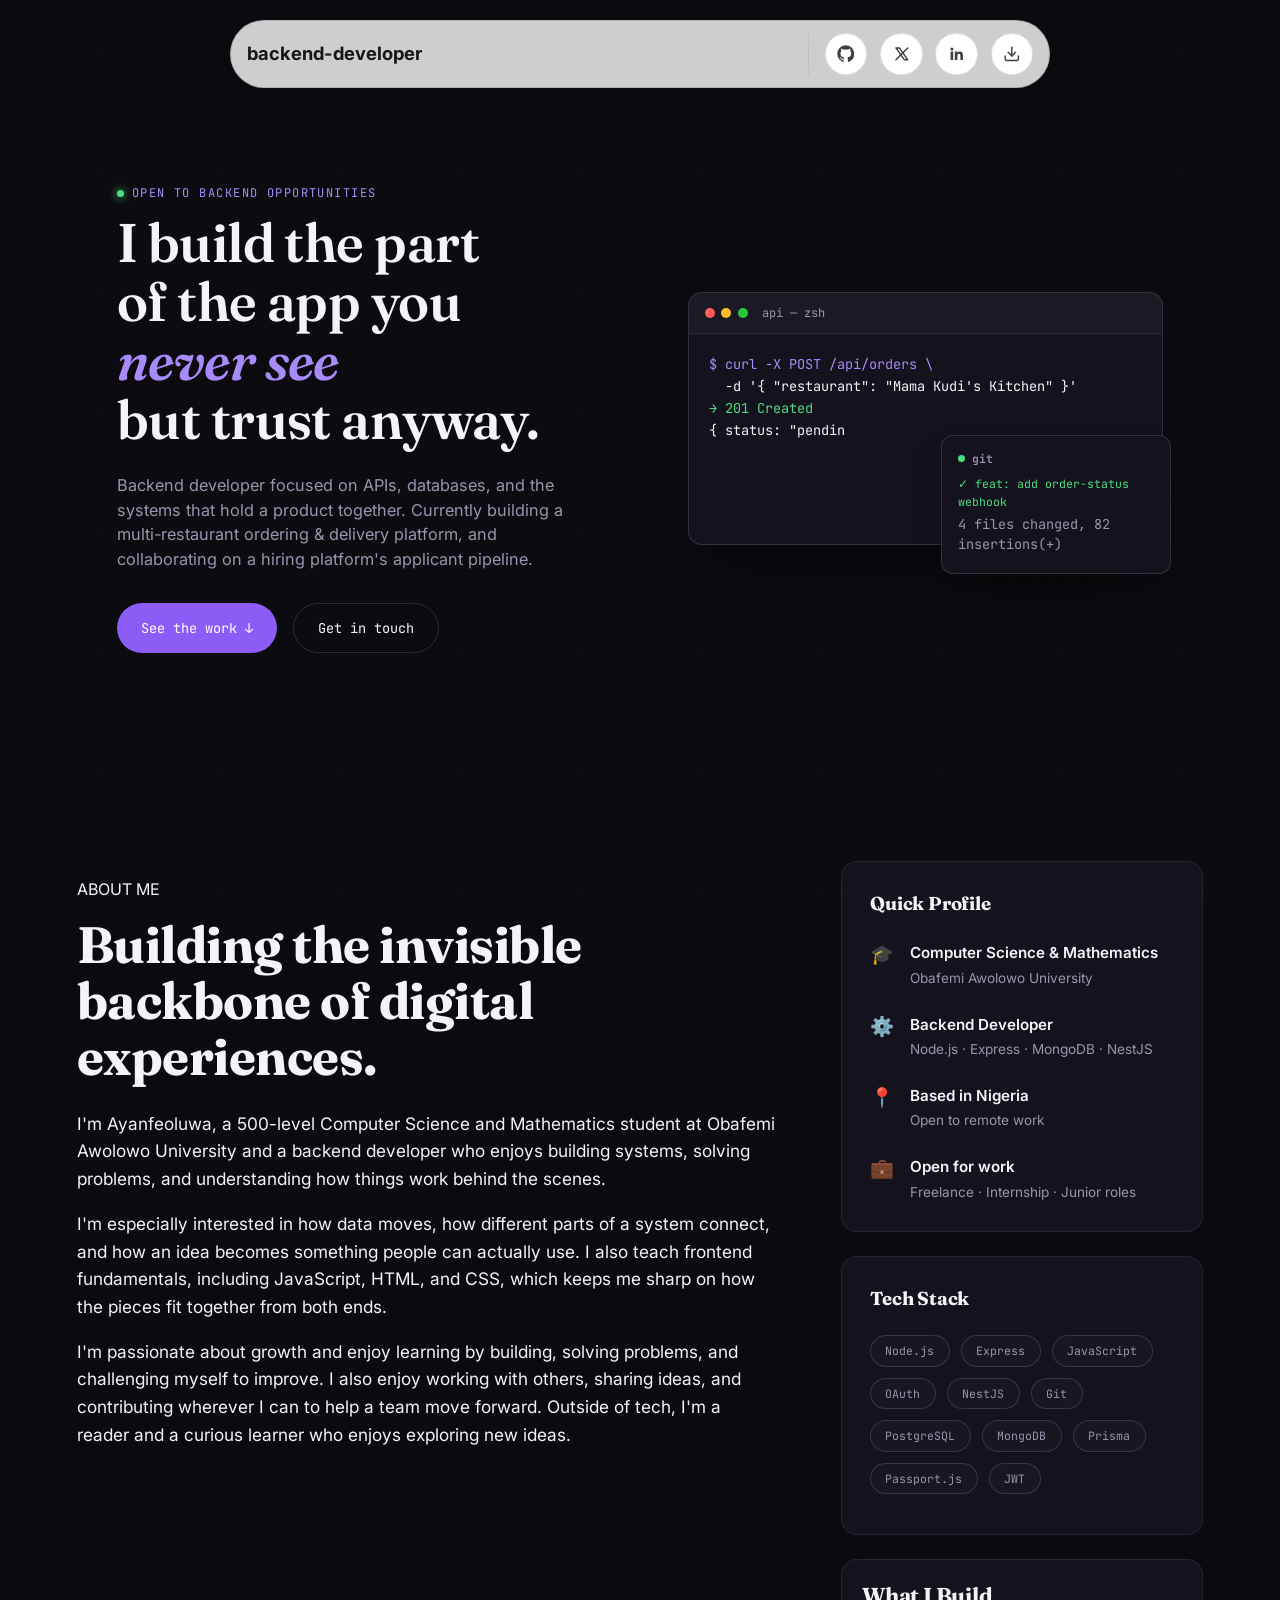
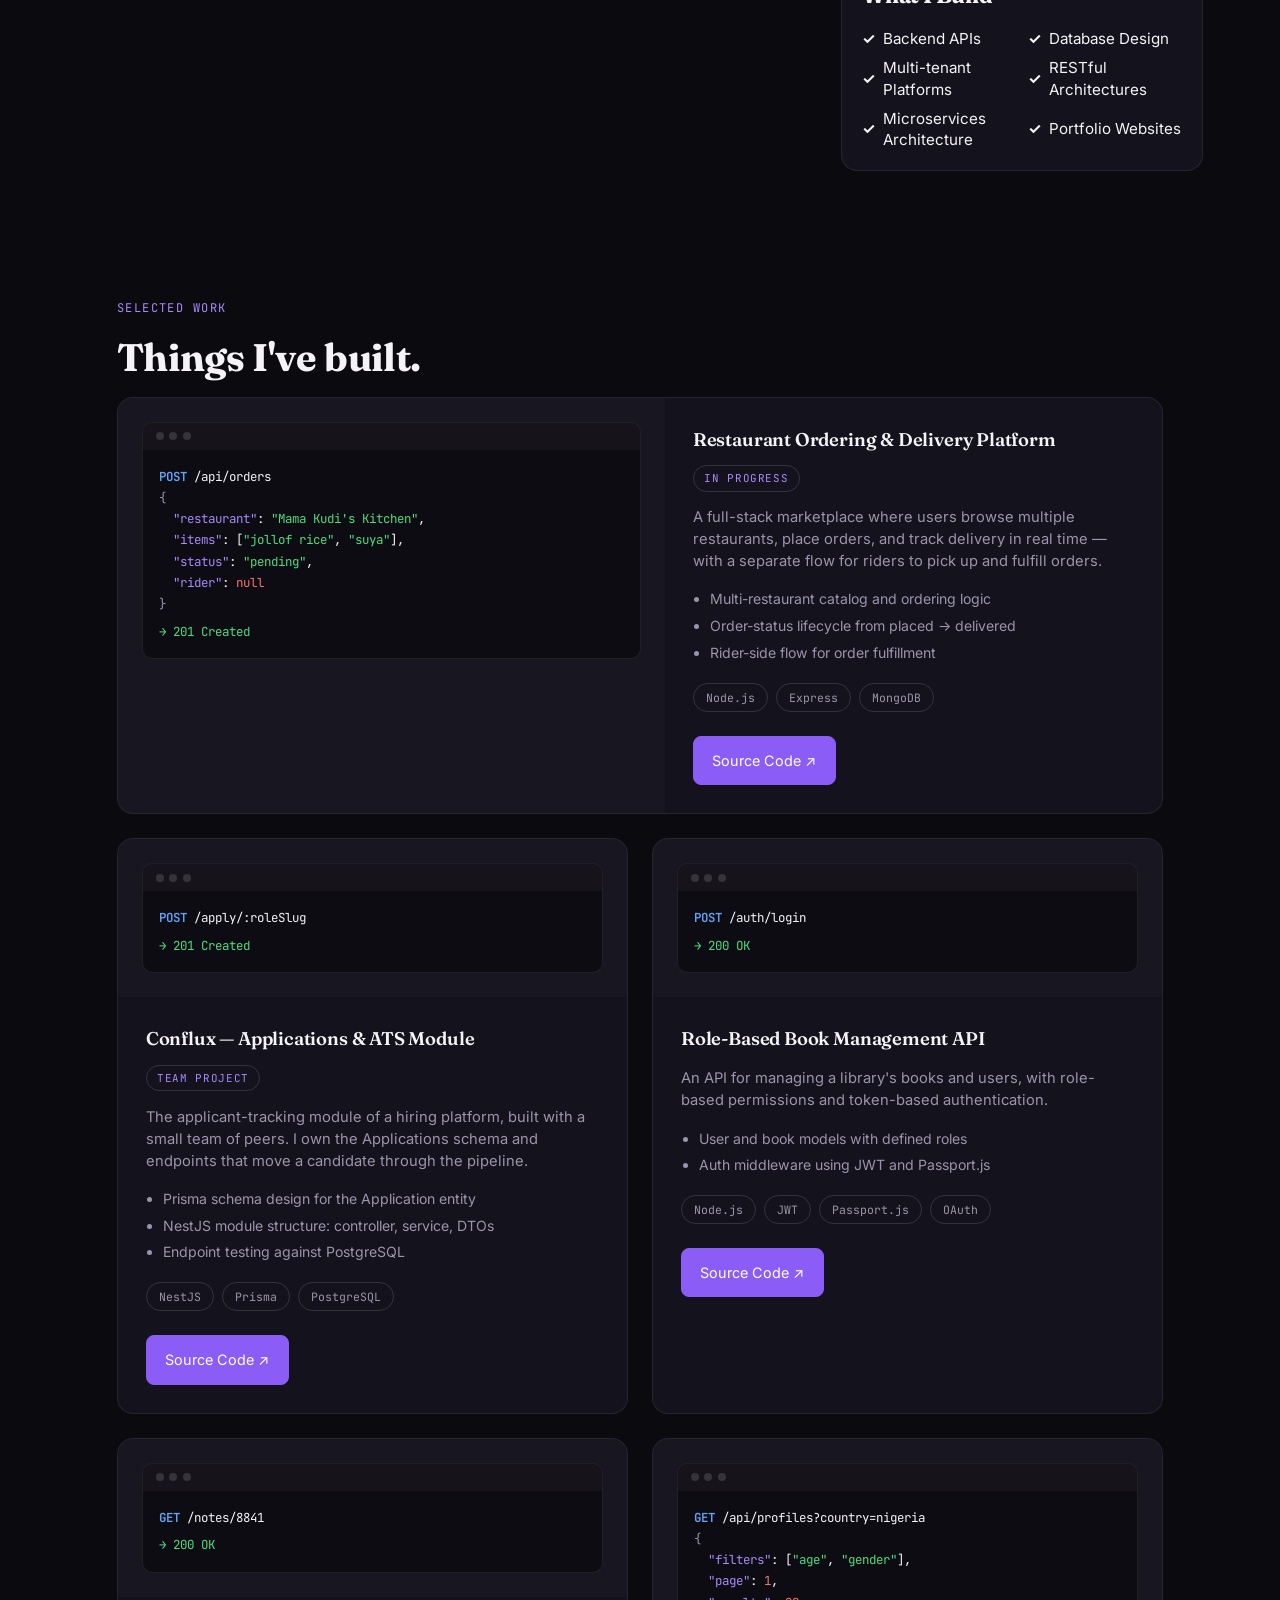
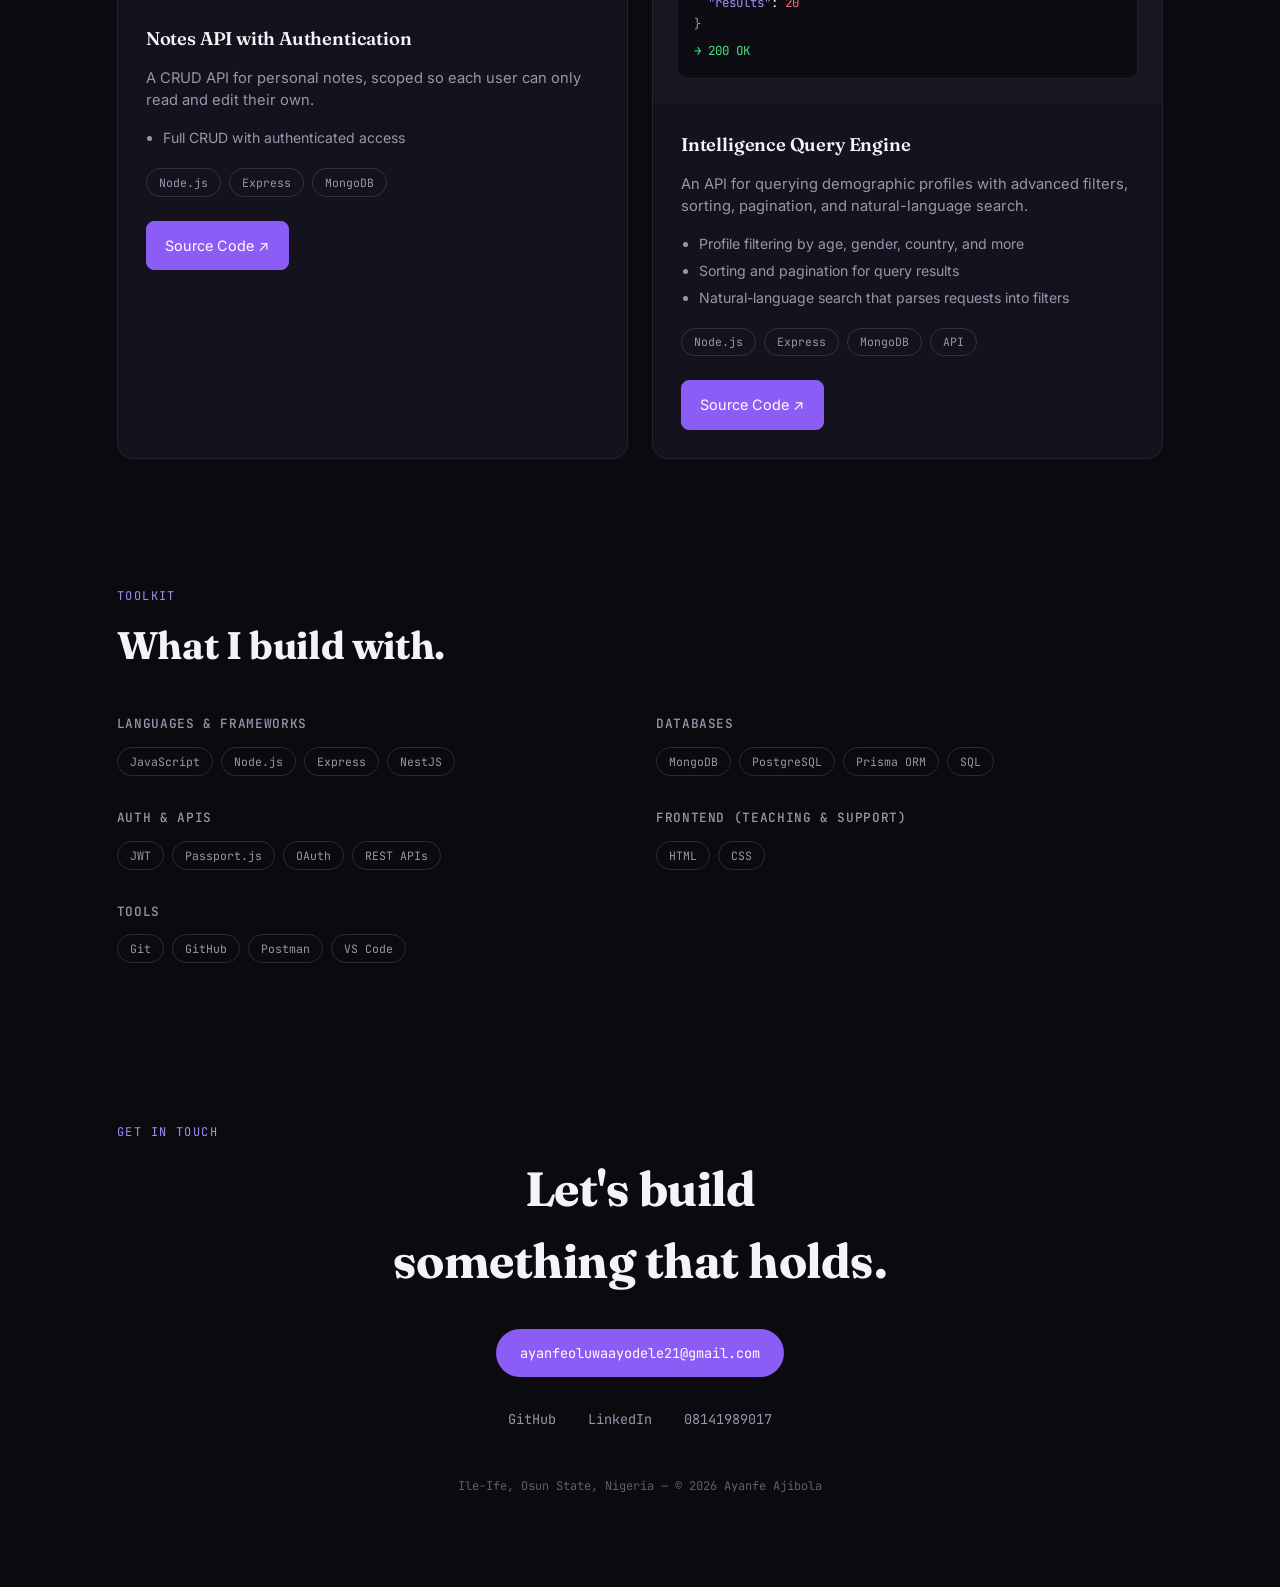
==== index.html @ 488345c7 "first commit" ====
<!DOCTYPE html>
<html lang="en">
<head>
<meta charset="UTF-8" />
<meta name="viewport" content="width=device-width, initial-scale=1.0" />
<title>Ayanfe Ajibola — Backend Developer</title>
<meta name="description" content="Backend developer building APIs and data systems with Node.js, Express, MongoDB, and NestJS." />
<link rel="preconnect" href="https://fonts.googleapis.com">
<link rel="preconnect" href="https://fonts.gstatic.com" crossorigin>
<link href="https://fonts.googleapis.com/css2?family=Fraunces:ital,opsz,wght@0,9..144,400;0,9..144,500;0,9..144,600;0,9..144,700;0,9..144,900;1,9..144,500&family=Inter:wght@400;500;600&family=JetBrains+Mono:wght@400;500;600&display=swap" rel="stylesheet">
<link rel="stylesheet" href="styles.css" />
</head>
<body>

<div class="grain"></div>

<nav class="topbar">
  <span class="topbar-name">backend-developer</span>

  <div class="topbar-actions">
    <a class="topbar-icon brand" href="https://github.com/ayanfe-arch"
       target="_blank" rel="noopener" aria-label="GitHub" title="GitHub">
      <svg viewBox="0 0 24 24" aria-hidden="true">
        <path d="M12 .5C5.65.5.5 5.65.5 12c0 5.1 3.29 9.4 7.86 10.92.58.1.79-.25.79-.56v-2.1c-3.2.7-3.88-1.36-3.88-1.36-.53-1.34-1.29-1.7-1.29-1.7-1.05-.72.08-.7.08-.7 1.16.08 1.77 1.2 1.77 1.2 1.04 1.77 2.73 1.26 3.4.96.1-.75.4-1.26.73-1.55-2.55-.29-5.24-1.28-5.24-5.7 0-1.26.45-2.29 1.19-3.1-.12-.29-.52-1.47.11-3.06 0 0 .98-.31 3.18 1.18A11.1 11.1 0 0 1 12 6.04c.98 0 1.95.13 2.87.39 2.2-1.49 3.17-1.18 3.17-1.18.64 1.59.24 2.77.12 3.06.74.81 1.18 1.84 1.18 3.1 0 4.43-2.69 5.4-5.26 5.69.42.36.78 1.07.78 2.16v3.2c0 .31.21.67.8.56A11.5 11.5 0 0 0 23.5 12C23.5 5.65 18.35.5 12 .5z"/>
      </svg>
    </a>

    <a class="topbar-icon" href="https://x.com/AyanfeoluwaAyo1"
       target="_blank" rel="noopener" aria-label="X" title="X">
      <svg viewBox="0 0 24 24" aria-hidden="true">
        <path d="M4 4l11.4 16H20L8.6 4H4z"/>
        <path d="M4 20L20 4"/>
      </svg>
    </a>

    <a class="topbar-icon brand" href="https://www.linkedin.com/in/ayanfeoluwa-ajibola-88b964243/"
       target="_blank" rel="noopener" aria-label="LinkedIn" title="LinkedIn">
      <svg viewBox="0 0 24 24" aria-hidden="true">
        <path d="M20.45 20.45h-3.56v-5.58c0-1.33-.03-3.04-1.86-3.04-1.86 0-2.14 1.45-2.14 2.95v5.67H9.33V9h3.42v1.56h.05c.48-.9 1.64-1.85 3.37-1.85 3.6 0 4.27 2.37 4.27 5.46v6.28zM5.31 7.43a2.06 2.06 0 1 1 0-4.12 2.06 2.06 0 0 1 0 4.12zM7.09 20.45H3.52V9h3.57v11.45z"/>
      </svg>
    </a>

     <a class="topbar-icon" href="Ayanfe-Ajibola-CV.pdf"
       target="_blank" rel="noopener" aria-label="View CV" title="View CV">
      <svg viewBox="0 0 24 24" aria-hidden="true">
        <path d="M21 15v4a2 2 0 0 1-2 2H5a2 2 0 0 1-2-2v-4"/>
        <path d="M7 10l5 5 5-5"/>
        <path d="M12 15V3"/>
      </svg>
    </a>
  </div>
</nav>

<!-- HERO -->
<header class="hero">
  <div class="hero-text">
    <p class="eyebrow"><span class="status-dot"></span> Open to backend Opportunities</p>
    <h1>I build the part<br>of the app you<br><em>never see</em> <br>but trust anyway.</h1>
    <p class="hero-sub">Backend developer focused on APIs, databases, and the systems that hold a product together. Currently building a multi-restaurant ordering &amp; delivery platform, and collaborating on a hiring platform's applicant pipeline.</p>
    <div class="hero-actions">
      <a href="#work" class="btn btn-primary">See the work ↓</a>
      <a href="mailto:ayanfeoluwaayodele21@gmail.com" class="btn btn-ghost">Get in touch</a>
    </div>
  </div>

  <div class="hero-visual">
    <div class="terminal-window" id="terminal">
      <div class="terminal-bar">
        <span class="tb-dot red"></span><span class="tb-dot yellow"></span><span class="tb-dot green"></span>
        <span class="terminal-title">api — zsh</span>
      </div>
      <div class="terminal-body" id="terminal-body"></div>
    </div>
    <div class="git-card">
      <div class="git-card-head">
        <span class="git-dot"></span> git
      </div>
      <div class="git-line">✓ feat: add order-status webhook</div>
      <div class="git-line dim">4 files changed, 82 insertions(+)</div>
    </div>
  </div>
</header>



<!-- ABOUT / PROFILE -->
<section class="about" id="about">
  <div class="about-copy">
    <p class="mybrow">ABOUT ME</p>
    <h2>Building the invisible backbone of digital experiences.</h2>

    <p class="brow">
      I'm Ayanfeoluwa, a 500-level Computer Science and Mathematics student at Obafemi Awolowo
      University and a backend developer who enjoys building systems, solving problems, and
      understanding how things work behind the scenes.
    </p>

    <p class="brow">
      I'm especially interested in how data moves, how different parts of a system connect, and how
      an idea becomes something people can actually use. I also teach frontend fundamentals,
      including JavaScript, HTML, and CSS, which keeps me sharp on how the pieces fit together
      from both ends.
    </p>

    <p class="brow">
      I'm passionate about growth and enjoy learning by building, solving problems, and
      challenging myself to improve. I also enjoy working with others, sharing ideas, and
      contributing wherever I can to help a team move forward. Outside of tech, I'm a reader and
      a curious learner who enjoys exploring new ideas.
    </p>
  </div>

  <div class="profile-column">
    <div class="profile-card">
      <h3>Quick Profile</h3>
      <div class="profile-row">
        
        <span class="profile-icon">🎓</span>
        <div>
          <strong>Computer Science &amp; Mathematics</strong><br>
          <span class="dim">Obafemi Awolowo University</span>
        </div>
      </div>


      <div class="profile-row">
        <span class="profile-icon">⚙️</span>
        <div>
          <strong>Backend Developer</strong><br>
          <span class="dim">Node.js · Express · MongoDB · NestJS</span>
        </div>
      </div>

      <div class="profile-row"><span class="profile-icon">📍</span>
        <div>
          <strong>Based in Nigeria</strong><br>
          <span class="dim">Open to remote work</span>
        </div>
      </div>

      <div class="profile-row">
        <span class="profile-icon">💼</span>
        <div>
          <strong>Open for work</strong><br>
          <span class="dim">Freelance · Internship · Junior roles</span>
        </div>
      </div>
    </div>

    <div class="profile-card">
      <h3>Tech Stack</h3>

      <div class="pill-row">
        <span class="pill">Node.js</span>
        <span class="pill">Express</span>
        <span class="pill">JavaScript</span>
         <span class="pill">OAuth</span>
        <span class="pill">NestJS</span>
        <span class="pill">Git</span>
        <span class="pill">PostgreSQL</span>
        <span class="pill">MongoDB</span>
        <span class="pill">Prisma</span>
        <span class="pill">Passport.js</span>
        <span class="pill">JWT</span>
        
       
      </div>

      
    </div>

    <div class="profile-card">
      <h3>What I Build</h3>

      <div class="build-list">
        <div class="build-item"><span>✓</span> Backend APIs</div>
        <div class="build-item"><span>✓</span> Database Design</div>
        <div class="build-item"><span>✓</span> Multi-tenant Platforms</div>
        <div class="build-item"><span>✓</span> RESTful Architectures</div>
        <div class="build-item"><span>✓</span> Microservices Architecture</div>
        <div class="build-item"><span>✓</span> Portfolio Websites</div>
      </div>
    </div>
  </div>
</section>


<!-- PROJECTS -->
<section class="work" id="work">
  <p class="eyebrow">Selected work</p>
  <h2>Things I've built.</h2>

<div class="project-grid">
    <article class="project-card featured">
      <div class="project-visual"><div class="mini-terminal"><div class="mini-terminal-bar"><span></span><span></span><span></span></div><pre class="mini-code"><span class="c-method">POST</span> /api/orders
<span class="c-dim">{</span>
  <span class="c-key">"restaurant"</span>: <span class="c-str">"Mama Kudi's Kitchen"</span>,
  <span class="c-key">"items"</span>: [<span class="c-str">"jollof rice"</span>, <span class="c-str">"suya"</span>],
  <span class="c-key">"status"</span>: <span class="c-str">"pending"</span>,
  <span class="c-key">"rider"</span>: <span class="c-null">null</span>
<span class="c-dim">}</span>
<span class="c-ok">&rarr; 201 Created</span></pre></div></div>
      <div class="project-info"><div class="project-title-row"><h3>Restaurant Ordering &amp; Delivery Platform</h3><span class="tag-status">In progress</span></div><p>A full-stack marketplace where users browse multiple restaurants, place orders, and track delivery in real time — with a separate flow for riders to pick up and fulfill orders.</p><ul class="project-points"><li>Multi-restaurant catalog and ordering logic</li><li>Order-status lifecycle from placed → delivered</li><li>Rider-side flow for order fulfillment</li></ul><div class="tag-row"><span class="tag">Node.js</span><span class="tag">Express</span><span class="tag">MongoDB</span></div><div class="project-actions"><a class="btn btn-ghost" href="https://github.com/ayanfe-arch/restaurant-project" target="_blank" rel="noopener">Source Code ↗</a></div></div>
    </article>

    <article class="project-card">
      <div class="project-visual"><div class="mini-terminal"><div class="mini-terminal-bar"><span></span><span></span><span></span></div><pre class="mini-code"><span class="c-method">POST</span> /apply/:roleSlug
<span class="c-ok">&rarr; 201 Created</span></pre></div></div>
      <div class="project-info"><div class="project-title-row"><h3>Conflux — Applications &amp; ATS Module</h3><span class="tag-status">Team project</span></div><p>The applicant-tracking module of a hiring platform, built with a small team of peers. I own the Applications schema and endpoints that move a candidate through the pipeline.</p><ul class="project-points"><li>Prisma schema design for the Application entity</li><li>NestJS module structure: controller, service, DTOs</li><li>Endpoint testing against PostgreSQL</li></ul><div class="tag-row"><span class="tag">NestJS</span><span class="tag">Prisma</span><span class="tag">PostgreSQL</span></div><div class="project-actions"><a class="btn btn-ghost" href="https://github.com/CONFLUX01-TEAM/conflux-backend/tree/feature/cfx-cnd-110-advance-candidate-api" target="_blank" rel="noopener">Source Code ↗</a></div></div>
    </article>

    <article class="project-card">
      <div class="project-visual"><div class="mini-terminal"><div class="mini-terminal-bar"><span></span><span></span><span></span></div><pre class="mini-code"><span class="c-method">POST</span> /auth/login
<span class="c-ok">&rarr; 200 OK</span></pre></div></div>
      <div class="project-info"><div class="project-title-row"><h3>Role-Based Book Management API</h3></div><p>An API for managing a library's books and users, with role-based permissions and token-based authentication.</p><ul class="project-points"><li>User and book models with defined roles</li><li>Auth middleware using JWT and Passport.js</li></ul><div class="tag-row"><span class="tag">Node.js</span><span class="tag">JWT</span><span class="tag">Passport.js</span><span class="tag">OAuth</span></div><div class="project-actions"><a class="btn btn-ghost" href="https://github.com/ayanfe-arch/notes-api-authentication" target="_blank" rel="noopener">Source Code ↗</a></div></div>
    </article>

    <article class="project-card">
      <div class="project-visual"><div class="mini-terminal"><div class="mini-terminal-bar"><span></span><span></span><span></span></div><pre class="mini-code"><span class="c-method">GET</span> /notes/8841
<span class="c-ok">&rarr; 200 OK</span></pre></div></div>
      <div class="project-info"><div class="project-title-row"><h3>Notes API with Authentication</h3></div><p>A CRUD API for personal notes, scoped so each user can only read and edit their own.</p><ul class="project-points"><li>Full CRUD with authenticated access</li></ul><div class="tag-row"><span class="tag">Node.js</span><span class="tag">Express</span><span class="tag">MongoDB</span></div><div class="project-actions"><a class="btn btn-ghost" href="https://github.com/ayanfe-arch/notes-api-authentication" target="_blank" rel="noopener">Source Code ↗</a></div></div>
    </article>

    <article class="project-card">
      <div class="project-visual">
        <div class="mini-terminal">
          <div class="mini-terminal-bar"><span></span><span></span><span></span></div>
          <pre class="mini-code"><span class="c-method">GET</span> /api/profiles?country=nigeria
<span class="c-dim">{</span>
  <span class="c-key">"filters"</span>: [<span class="c-str">"age"</span>, <span class="c-str">"gender"</span>],
  <span class="c-key">"page"</span>: <span class="c-null">1</span>,
  <span class="c-key">"results"</span>: <span class="c-null">20</span>
<span class="c-dim">}</span>
<span class="c-ok">&rarr; 200 OK</span></pre>
        </div>
      </div>
      <div class="project-info">
        <div class="project-title-row">
          <h3>Intelligence Query Engine</h3>
        </div>
        <p>An API for querying demographic profiles with advanced filters, sorting, pagination, and natural-language search.</p>
        <ul class="project-points">
          <li>Profile filtering by age, gender, country, and more</li>
          <li>Sorting and pagination for query results</li>
          <li>Natural-language search that parses requests into filters</li>
        </ul>
        <div class="tag-row">
          <span class="tag">Node.js</span><span class="tag">Express</span><span class="tag">MongoDB</span><span class="tag">API</span>
        </div>
        <div class="project-actions">
          <a class="btn btn-ghost" href="https://github.com/ayanfe-arch/hng-stage2" target="_blank" rel="noopener">Source Code ↗</a>
        </div>
      </div>
    </article>
  </div>
</section>

<!-- STACK -->
<section class="stack" id="stack">
  <p class="eyebrow">Toolkit</p>
  <h2>What I build with.</h2>
  <div class="stack-grid">
    <div class="stack-group">
      <h4>Languages &amp; Frameworks</h4>
      <div class="tag-row"><span class="tag">JavaScript</span><span class="tag">Node.js</span><span class="tag">Express</span><span class="tag">NestJS</span></div>
    </div>
    <div class="stack-group">
      <h4>Databases</h4>
      <div class="tag-row"><span class="tag">MongoDB</span><span class="tag">PostgreSQL</span><span class="tag">Prisma ORM</span><span class="tag">SQL</span></div>
    </div>
    <div class="stack-group">
      <h4>Auth &amp; APIs</h4>
      <div class="tag-row"><span class="tag">JWT</span><span class="tag">Passport.js</span><span class="tag">OAuth</span><span class="tag">REST APIs</span></div>
    </div>
    <div class="stack-group">
      <h4>Frontend (teaching &amp; support)</h4>
      <div class="tag-row"><span class="tag">HTML</span><span class="tag">CSS</span></div>
    </div>
    <div class="stack-group">
      <h4>Tools</h4>
      <div class="tag-row"><span class="tag">Git</span><span class="tag">GitHub</span><span class="tag">Postman</span><span class="tag">VS Code</span></div>
    </div>
  </div>
</section>

<!-- CONTACT -->
<footer class="contact" id="contact">
  <p class="eyebrow">Get in touch</p>
  <h2>Let's build<br>something that holds.</h2>
  <div class="contact-actions">
    <a href="mailto:ayanfeoluwaayodele21@gmail.com" class="btn btn-primary">ayanfeoluwaayodele21@gmail.com</a>
  </div>
  <div class="contact-links">
    <a href="https://github.com/ayanfe-arch" target="_blank" rel="noopener">GitHub</a>
    <a href="https://www.linkedin.com/in/ayanfeoluwa-ajibola-88b964243/" target="_blank" rel="noopener">LinkedIn</a>
    <span>08141989017</span>
  </div>
  <p class="footer-note">Ile-Ife, Osun State, Nigeria — © 2026 Ayanfe Ajibola</p>
</footer>

<script src="script.js"></script>
</body>
</html>
---- styles.css ----
/* ---- tokens ---- */
:root{
  --bg: #0B0A0F;
  --bg-raised: #14121C;
  --text: #F5F3F7;
  --text-dim: #9C94AC;
  --accent: #8B5CF6;
  --accent-soft: #A78BFA;
  --ok: #4ADE80;
  --border: rgba(245,243,247,0.08);
  --border-strong: rgba(245,243,247,0.14);

  --serif: "Fraunces", serif;
  --sans: "Inter", sans-serif;
  --mono: "JetBrains Mono", monospace;
}

*{box-sizing:border-box;}
html{scroll-behavior:smooth;}
body{
  margin:0;
  background:var(--bg);
  color:var(--text);
  font-family:var(--sans);
  line-height:1.5;
  -webkit-font-smoothing:antialiased;
}
a{color:inherit;text-decoration:none;}
h1,h2,h3{font-family:var(--serif);margin:0;letter-spacing:-0.01em;}
em{font-style:italic;color:var(--accent-soft);}

@media (prefers-reduced-motion: reduce){
  *{animation-duration:0.001ms !important; animation-iteration-count:1 !important; scroll-behavior:auto !important;}
}

:focus-visible{outline:2px solid var(--accent-soft); outline-offset:3px;}

.grain{
  position:fixed; inset:0; pointer-events:none; z-index:1; opacity:0.035; mix-blend-mode:overlay;
  background-image:url("data:image/svg+xml,%3Csvg xmlns='http://www.w3.org/2000/svg' width='60' height='60'%3E%3Cfilter id='n'%3E%3CfeTurbulence type='fractalNoise' baseFrequency='0.9' numOctaves='2' stitchTiles='stitch'/%3E%3C/filter%3E%3Crect width='100%25' height='100%25' filter='url(%23n)'/%3E%3C/svg%3E");
}

.eyebrow{
  font-family:var(--mono); font-size:0.75rem; letter-spacing:0.12em; text-transform:uppercase;
  color:var(--accent-soft); display:flex; align-items:center; gap:0.5rem; margin:0 0 0.75rem;
}
.status-dot{width:7px;height:7px;border-radius:50%;background:var(--ok);box-shadow:0 0 8px var(--ok);animation:pulse 2s ease-in-out infinite;}
@keyframes pulse{0%,100%{opacity:1;}50%{opacity:0.4;}}
@keyframes card-bounce{
  0%,100%{transform:translateY(0);}
  40%{transform:translateY(-8px);}
  70%{transform:translateY(2px);}
}

/* ---- topbar ---- */

.topbar{
  position:sticky;
  top:1.25rem;
  z-index:20;
  width:min(820px, 88%);
  min-height:0;
  margin:1.25rem auto 0;
  display:flex;
  align-items:center;
  justify-content:space-between;
  gap:1rem;
  padding:0.75rem 1rem;
  background:rgba(255,255,255,0.8);
  color:#15151A;
  border:1px solid rgba(20,18,28,0.14);
  border-radius:999px;
  box-shadow:0 12px 28px rgba(0,0,0,0.14);
  backdrop-filter:blur(24px);
}

.topbar-name{
  font-family:var(--sans);
  font-weight:700;
  font-size:1.15rem;
  white-space:nowrap;
}

.topbar-actions{
  display:flex;
  align-items:center;
  gap:0.8rem;
  padding-left:1rem;
  border-left:1px solid rgba(20,18,28,0.08);
}

.topbar-icon{
  width:2.65rem;
  height:2.65rem;
  display:inline-flex;
  align-items:center;
  justify-content:center;
  color:#3F3F46;
  background:#fff;
  border:1px solid rgba(20,18,28,0.12);
  border-radius:50%;
  transition:transform 0.16s ease, color 0.16s ease, border-color 0.16s ease;
}
.topbar-icon svg{
  width:1.1rem;
  height:1.1rem;
  fill:none;
  stroke:currentColor;
  stroke-width:2;
  stroke-linecap:round;
  stroke-linejoin:round;
}

.topbar-icon.brand svg{
  fill:currentColor;
  stroke:none;
}

.topbar-icon:hover{
  color:#15151A;
  border-color:rgba(20,18,28,0.25);
  transform:translateY(-2px);
}

@media(max-width:620px){
  .topbar{
    width:calc(100% - 1rem);
    min-height:4.1rem;
    padding:0.65rem 0.7rem 0.65rem 1rem;
  }

  .topbar-actions{
    gap:0.45rem;
    padding-left:0.65rem;
  }

  .topbar-icon{
    width:2.45rem;
    height:2.45rem;
  }

  .topbar-icon svg{
    width:1.05rem;
    height:1.05rem;
  }
}



/* ---- hero ---- */
.hero{
  position:relative; z-index:2;
  display:flex; flex-direction:column; gap:3rem;
  padding:4.5rem 6vw 5rem;
  max-width:1200px; margin:0 auto;
}
@media(min-width:960px){
  .hero{flex-direction:row; align-items:center; padding-top:6rem; padding-bottom:7rem;}
  .hero-text{flex:1.1;}
  .hero-visual{flex:1;}
}
.hero h1{
  font-size:clamp(2.2rem, 6vw, 3.4rem);
  font-weight:600;
  line-height:1.08;
  margin-bottom:1.5rem;
}
.hero-sub{color:var(--text-dim); font-size:1.02rem; max-width:46ch; margin-bottom:2rem;}
.hero-actions{display:flex; gap:1rem; flex-wrap:wrap;}

.btn{
  font-family:var(--mono); font-size:0.85rem; padding:0.85rem 1.5rem; border-radius:100px;
  display:inline-flex; align-items:center; gap:0.5rem; transition:transform 0.15s ease, background 0.15s ease, border-color .15s ease;
}
.btn-primary{background:var(--accent); color:#fff;}
.btn-primary:hover{background:var(--accent-soft); transform:translateY(-2px);}
.btn-ghost{border:1px solid var(--border-strong); color:var(--text);}
.btn-ghost:hover{border-color:var(--accent-soft); color:var(--accent-soft); transform:translateY(-2px);}
.project-actions .btn-ghost{background:var(--accent); border-color:var(--accent); color:#fff;}
.project-actions .btn-ghost:hover{background:var(--accent-soft); border-color:var(--accent-soft); color:#fff;}

/* ---- terminal signature element ---- */
.hero-visual{position:relative;}
.terminal-window{
  background:var(--bg-raised); border:1px solid var(--border-strong); border-radius:14px;
  box-shadow:0 30px 60px -20px rgba(0,0,0,0.6);
  overflow:hidden;
}
.terminal-bar{
  display:flex; align-items:center; gap:0.4rem; padding:0.7rem 1rem; background:rgba(255,255,255,0.03);
  border-bottom:1px solid var(--border);
}
.tb-dot{width:10px;height:10px;border-radius:50%;}
.tb-dot.red{background:#FF5F56;} .tb-dot.yellow{background:#FFBD2E;} .tb-dot.green{background:#27C93F;}
.terminal-title{margin-left:0.5rem; font-family:var(--mono); font-size:0.75rem; color:var(--text-dim);}
.terminal-body{
  font-family:var(--mono); font-size:0.85rem; padding:1.25rem; min-height:210px;
  color:var(--text); white-space:pre-wrap; line-height:1.6;
}
.terminal-body .prompt{color:var(--accent-soft);}
.terminal-body .method{color:#60A5FA;}
.terminal-body .ok{color:var(--ok);}
.terminal-body .cursor{display:inline-block; width:7px; height:1em; background:var(--accent-soft); vertical-align:text-bottom; animation:blink 1s step-start infinite;}
@keyframes blink{50%{opacity:0;}}

.git-card{
  position:absolute; right:-0.5rem; bottom:-1.8rem; width:min(230px, 70%);
  background:var(--bg-raised); border:1px solid var(--border-strong); border-radius:12px;
  padding:0.9rem 1rem; box-shadow:0 20px 40px -15px rgba(0,0,0,0.6);
  font-family:var(--mono); font-size:0.72rem;
}
.git-card-head{display:flex; align-items:center; gap:0.4rem; font-weight:600; margin-bottom:0.5rem; color:var(--text-dim);}
.git-dot{width:7px;height:7px;border-radius:50%;background:var(--ok);}
.git-line{color:var(--ok); margin-bottom:0.25rem;}
.git-line.dim{color:var(--text-dim);}


/* ---- about ---- */
.about{
  max-width: 1360px;
  margin: 0 auto;
  padding: 6rem 6vw;
  display: grid;
  grid-template-columns: 2fr 1fr;
  gap: 2.5rem;
  align-items: start;
}

@media (max-width: 900px){
  .about{
    grid-template-columns: 1fr;
    gap: 2rem;
  }

  .about > .profile-column{
    grid-column:auto;
  }
}

.about-copy{
  max-width: 700px;
}

.about-copy .brow{
  font-size:1.08rem;
  line-height:1.6;
}

.about > .profile-column{
  grid-column:2;
}

.about-copy h2{
  font-size:clamp(2.2rem,4vw,3.2rem);
  line-height:1.1;
  margin-bottom:1.5rem;
}

.profile-column{
  display: flex;
  flex-direction: column;
  gap: 1.5rem;
}

.profile-card{
  background: var(--bg-raised);
  border: 1px solid var(--border);
  border-radius: 16px;
  padding: 1.75rem;
  display: flex;
  flex-direction: column;
  gap: 1.4rem;
  align-self: flex-start;
  width: 100%;
}

.profile-card:hover,
.profile-card:active,
.profile-card:focus-within{
  animation:card-bounce 0.55s ease;
  border-color:var(--accent-soft);
}

.profile-column .profile-card:last-child{
  padding:1.25rem;
  gap:1rem;
}

.profile-column .profile-card:last-child h3{
  font-size:1.35rem;
}

.profile-column .profile-card:last-child .build-list{
  display:grid;
  grid-template-columns:repeat(2,minmax(0,1fr));
  gap:0.5rem 0.75rem;
}

.profile-column .profile-card:last-child .build-item{
  font-size:0.95rem;
  gap:0.5rem;
}

.profile-row{
  display: flex;
  gap: 1rem;
  align-items: flex-start;
}

.profile-icon{
  font-size: 1.2rem;
}

.profile-row strong{
  font-weight: 600;
  font-size: 0.95rem;
}

.dim{
  color: var(--text-dim);
  font-size: 0.85rem;
}

.right-stack{
  display: flex;
  flex-direction: column;
  gap: 1.5rem;
}

.info-card{
  background: var(--bg-raised);
  border: 1px solid var(--border);
  border-radius: 16px;
  padding: 1.6rem 1.4rem;
  width: 100%;
}

.info-card h3{
  font-size: 1.6rem;
  margin: 0 0 0.7rem;
}

.build-item{
  font-size: 1rem;
}

.pill-row{
  display:flex;
  flex-wrap:wrap;
  gap:0.7rem;
  margin-bottom:0.7rem;
}

.pill{
  font-family:var(--mono);
  font-size:0.72rem;
  border:1px solid var(--border-strong);
  border-radius:999px;
  padding:0.38rem 0.9rem;
  color:var(--text-dim);
  background:rgba(255,255,255,0.02);
  display:inline-block;
}

.build-list{
  display:flex;
  flex-direction:column;
  gap:0.7rem;
}

.build-item{
  display:flex;
  align-items:center;
  gap:0.75rem;
  font-size:1.05rem;
  line-height:1.4;
  color:var(--text);
}

.build-item span{
  color:var(--text);
  font-weight:700;
}

@media (max-width: 600px){
  .profile-column .profile-card:last-child .build-list{
    grid-template-columns:1fr;
  }
}



/* ---- work ---- */
.work{max-width:1200px; margin:0 auto; padding:2rem 6vw 6rem;}
.work h2{font-size:clamp(1.8rem,4vw,2.4rem); margin-bottom:0.6rem;}
.section-sub{color:var(--text-dim); margin-bottom:3rem;}

.project-grid{display:grid; grid-template-columns:1fr; gap:1.5rem;}
@media(min-width:800px){.project-grid{grid-template-columns:1fr 1fr;}}

.project-card{
  background:var(--bg-raised); border:1px solid var(--border); border-radius:16px; overflow:hidden;
  transition:transform 0.2s ease, border-color 0.2s ease;
}
.project-card:hover{transform:translateY(-4px); border-color:var(--border-strong);}
.project-card.featured{grid-column:1 / -1;}
@media(min-width:800px){.project-card.featured{display:grid; grid-template-columns:1.1fr 1fr;}}

.project-visual{padding:1.5rem; background:rgba(255,255,255,0.015);}
.mini-terminal{background:#0E0C13; border:1px solid var(--border); border-radius:10px; overflow:hidden;}
.mini-terminal-bar{display:flex; gap:0.35rem; padding:0.6rem 0.8rem; background:rgba(255,255,255,0.03);}
.mini-terminal-bar span{width:8px;height:8px;border-radius:50%;background:var(--border-strong);}
.mini-code{margin:0; padding:1rem; font-family:var(--mono); font-size:0.78rem; line-height:1.7; overflow-x:auto;}
.c-method{color:#60A5FA; font-weight:600;}
.c-key{color:var(--accent-soft);}
.c-str{color:var(--ok);}
.c-dim{color:var(--text-dim);}
.c-null{color:#F87171;}
.c-ok{color:var(--ok); display:block; margin-top:0.4rem;}

.project-info{padding:1.75rem;}
.project-title-row{display:flex; align-items:center; justify-content:space-between; gap:0.75rem; flex-wrap:wrap; margin-bottom:0.75rem;}
.project-info h3{font-size:1.15rem; font-weight:600;}
.tag-status{font-family:var(--mono); font-size:0.68rem; text-transform:uppercase; letter-spacing:0.06em; color:var(--accent-soft); border:1px solid var(--border-strong); border-radius:100px; padding:0.25rem 0.65rem; white-space:nowrap;}
.project-info p{color:var(--text-dim); font-size:0.92rem; margin-bottom:1rem;}
.project-points{margin:0 0 1.25rem; padding-left:1.1rem; color:var(--text-dim); font-size:0.88rem; display:flex; flex-direction:column; gap:0.35rem;}

.tag-row{display:flex; flex-wrap:wrap; gap:0.5rem;}
.tag{font-family:var(--mono); font-size:0.72rem; border:1px solid var(--border-strong); border-radius:100px; padding:0.3rem 0.75rem; color:var(--text-dim);}
.project-actions{display:flex; gap:0.75rem; flex-wrap:wrap; margin-top:1.5rem;}
.project-actions .btn{font-family:inherit; font-size:0.9rem; padding:0.8rem 1.15rem; border-radius:8px;}

/* ---- stack ---- */
.stack{max-width:1200px; margin:0 auto; padding:2rem 6vw 6rem;}
.stack h2{font-size:clamp(1.8rem,4vw,2.4rem); margin-bottom:2.5rem;}
.stack-grid{display:grid; grid-template-columns:1fr; gap:2rem;}
@media(min-width:700px){.stack-grid{grid-template-columns:1fr 1fr;}}
.stack-group h4{font-family:var(--mono); font-size:0.8rem; color:var(--text-dim); font-weight:500; margin:0 0 0.85rem; text-transform:uppercase; letter-spacing:0.05em;}

/* ---- contact ---- */
.contact{max-width:1200px; margin:0 auto; padding:4rem 6vw 5rem; text-align:center;}
.contact h2{font-size:clamp(2rem,5vw,3rem); margin-bottom:2rem;}
.contact-actions{display:flex; justify-content:center; margin-bottom:2rem;}
.contact-links{display:flex; justify-content:center; gap:2rem; flex-wrap:wrap; font-family:var(--mono); font-size:0.85rem; color:var(--text-dim); margin-bottom:3rem;}
.contact-links a:hover{color:var(--accent-soft);}
.footer-note{font-family:var(--mono); font-size:0.75rem; color:var(--text-dim); opacity:0.6;}
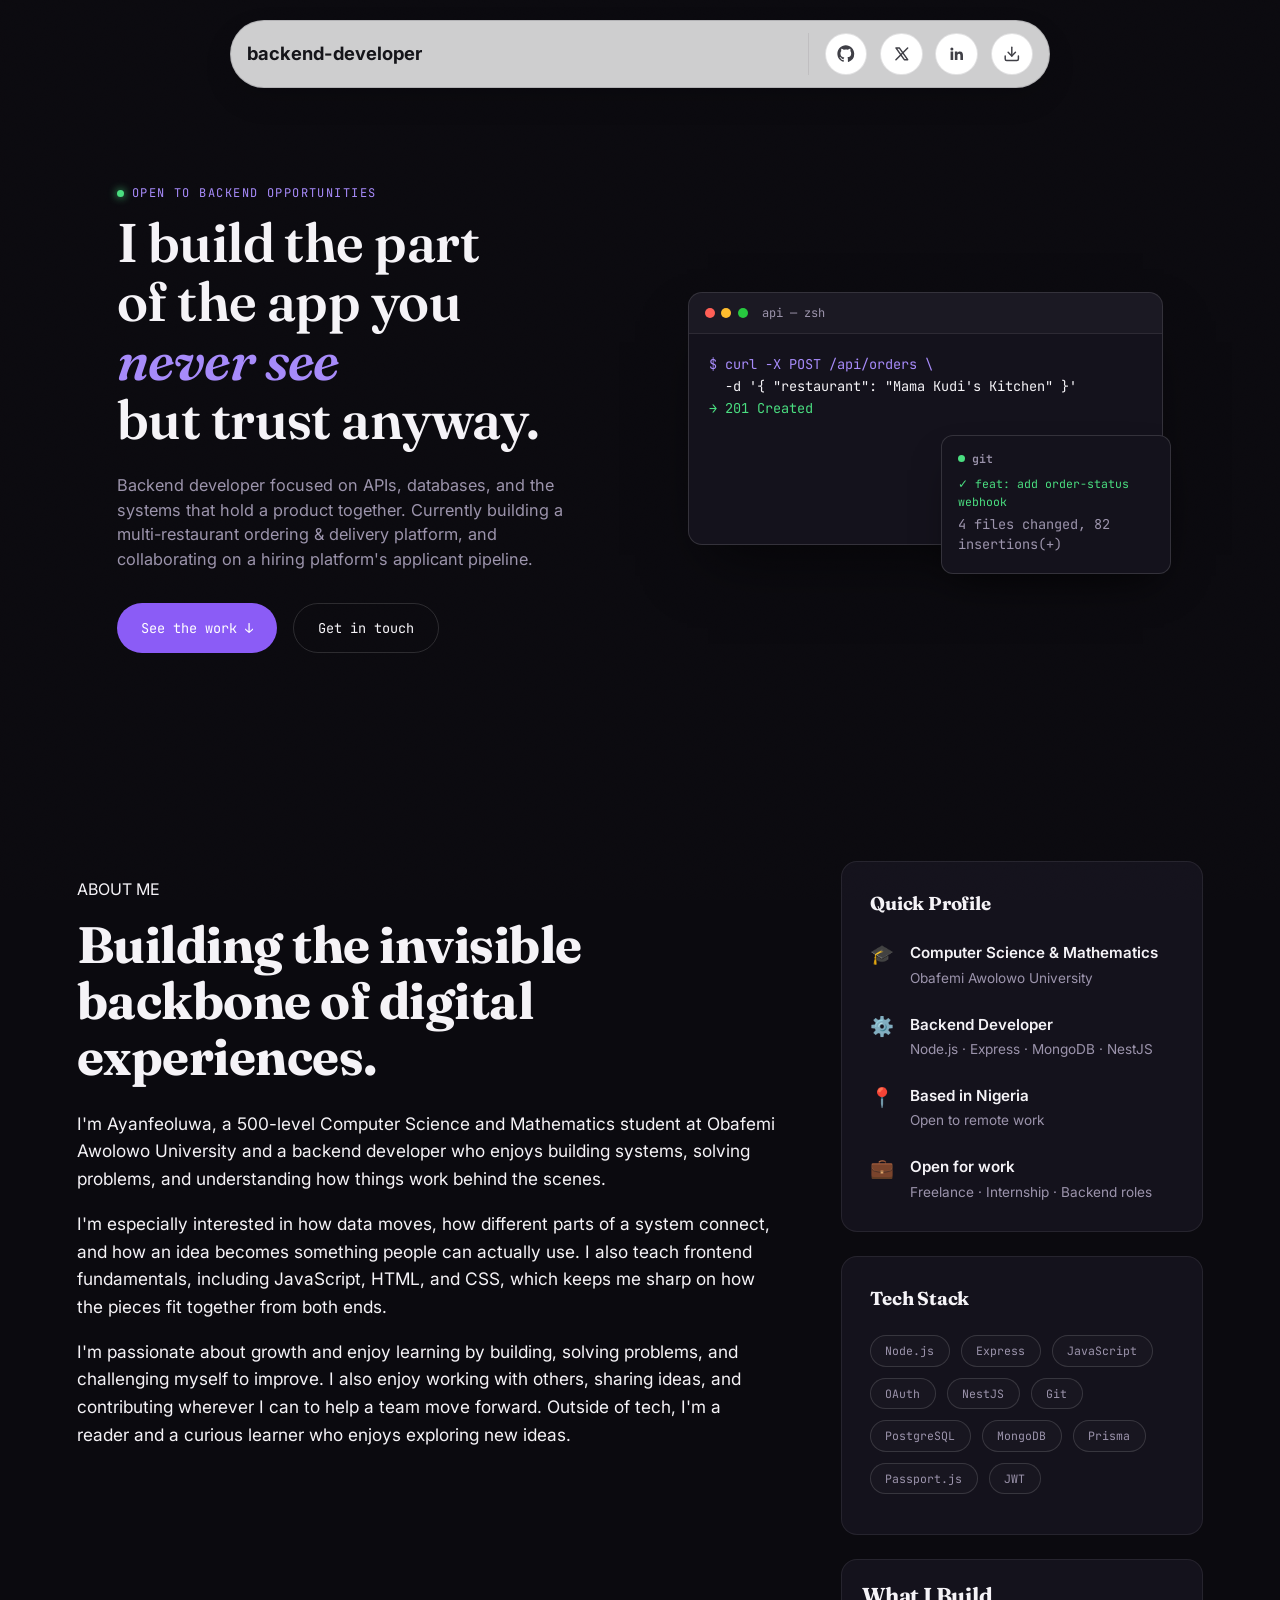
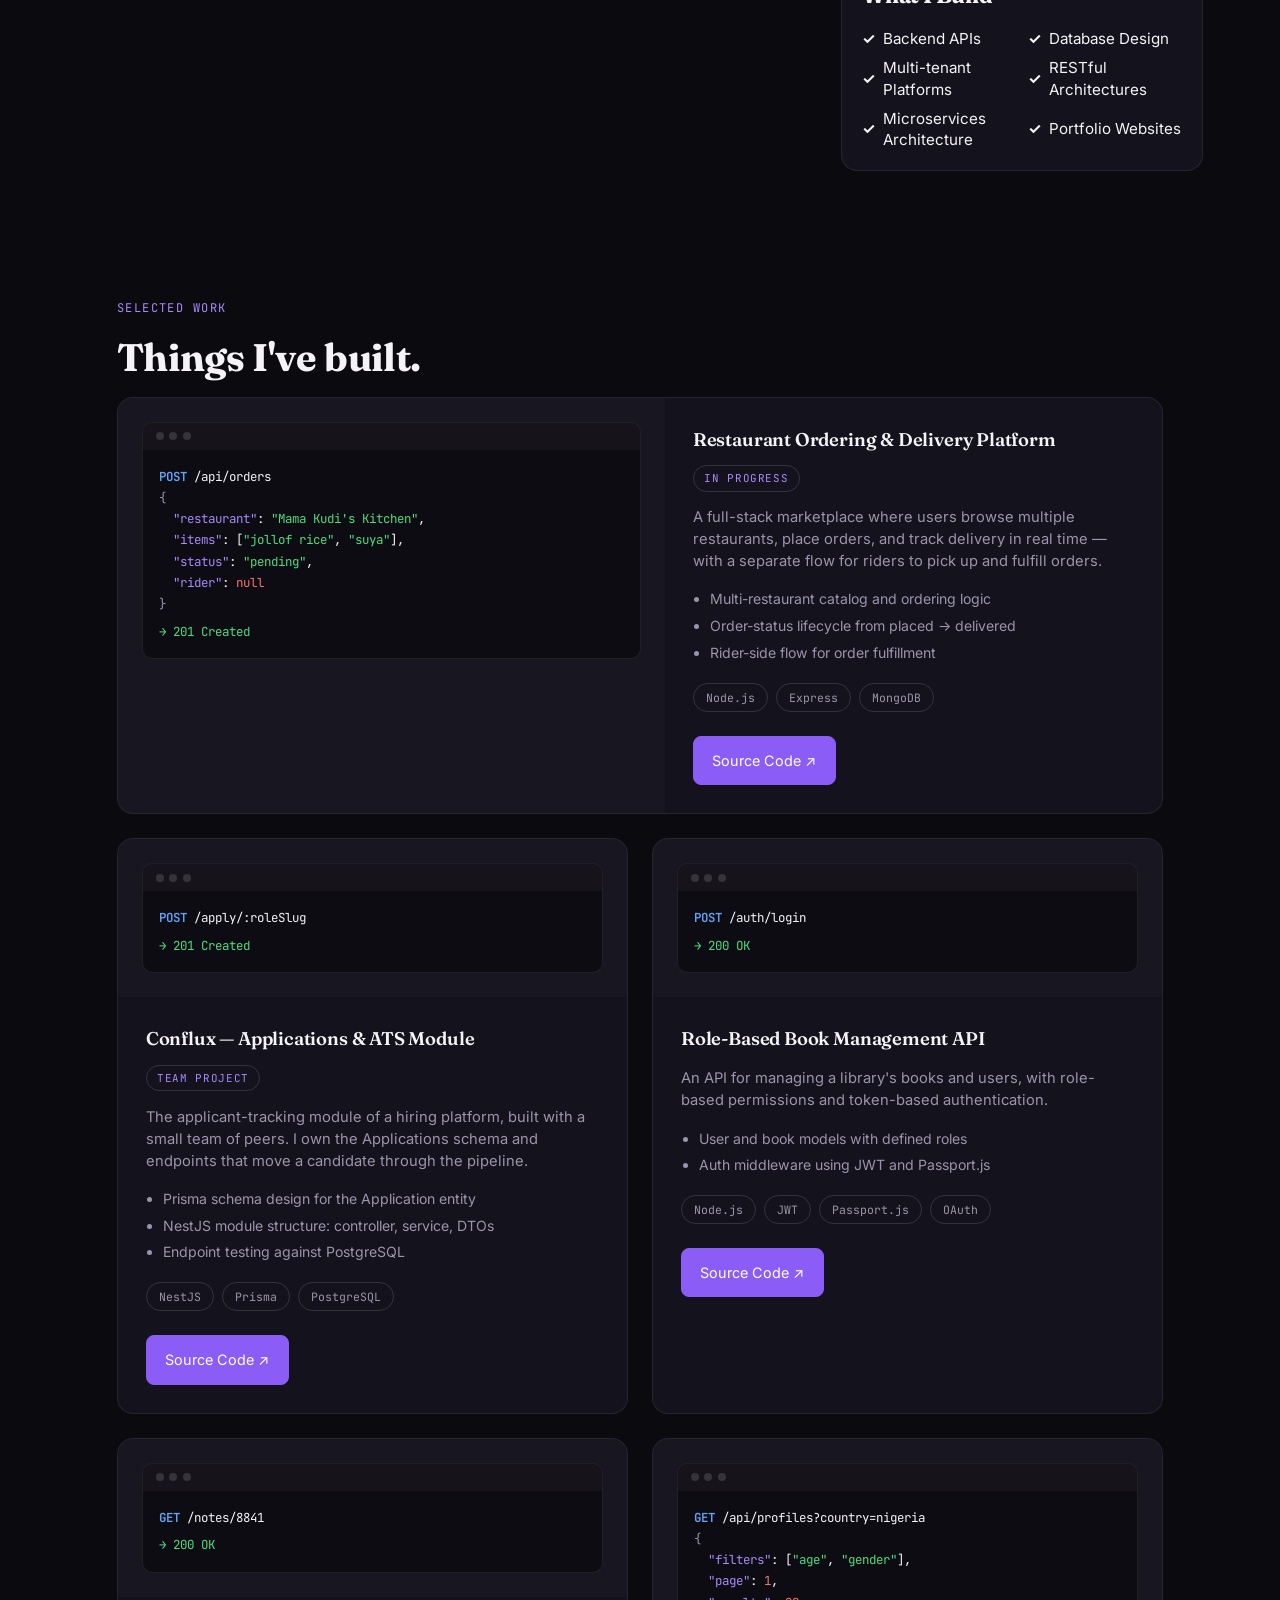
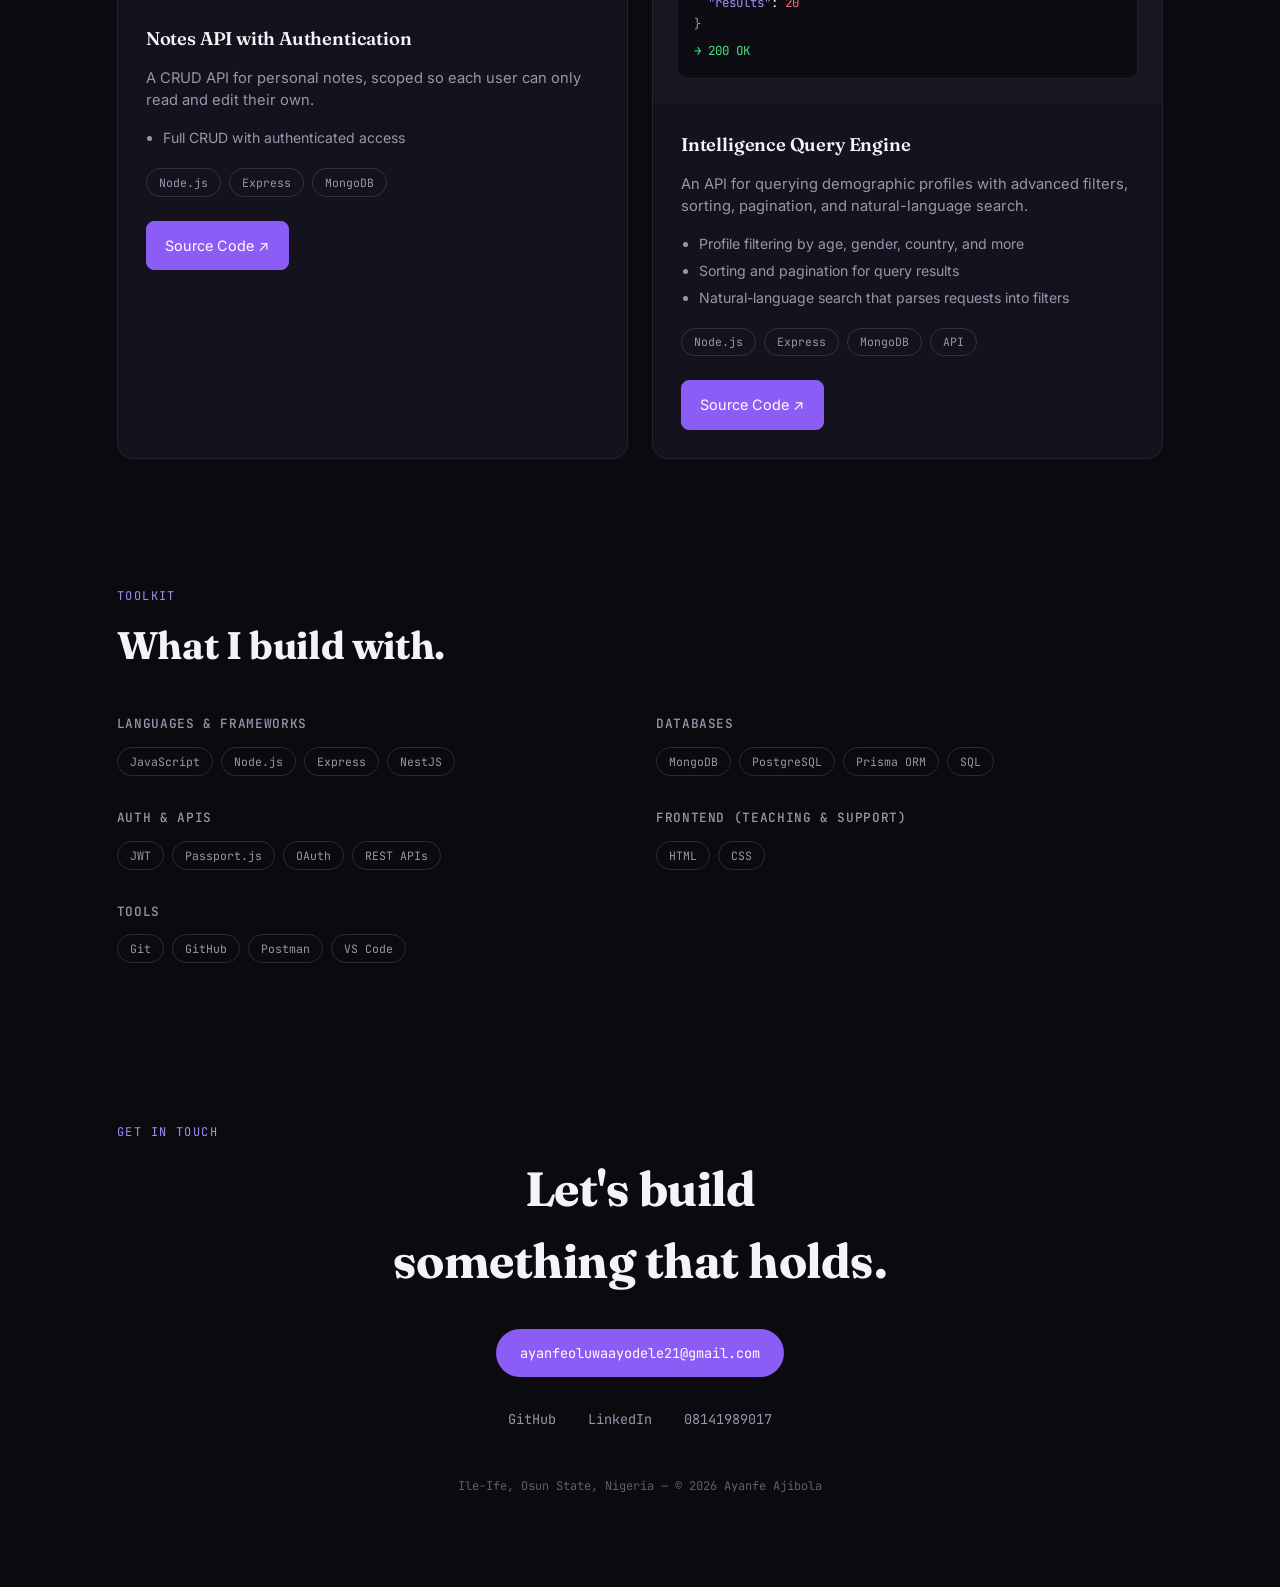
==== commit 9fcc2aa7: "minor content update" ====
--- a/index.html
+++ b/index.html
@@ -1,4 +1,4 @@
-<!DOCTYPE html>
+﻿<!DOCTYPE html>
 <html lang="en">
 <head>
 <meta charset="UTF-8" />
@@ -142,7 +142,7 @@
         <span class="profile-icon">💼</span>
         <div>
           <strong>Open for work</strong><br>
-          <span class="dim">Freelance · Internship · Junior roles</span>
+          <span class="dim">Freelance · Internship · Backend roles</span>
         </div>
       </div>
     </div>
--- a/styles.css
+++ b/styles.css
@@ -445,3 +445,64 @@
 .contact-links a:hover{color:var(--accent-soft);}
 .footer-note{font-family:var(--mono); font-size:0.75rem; color:var(--text-dim); opacity:0.6;}
 
+
+/* ---- responsive layout: tablet and phone ---- */
+@media (max-width: 768px){
+  html, body{overflow-x:hidden;}
+  .hero, .hero-text, .hero-visual, .about-copy, .profile-column, .project-card, .project-info{min-width:0;}
+  .hero{padding:3.5rem 5vw 4.5rem; gap:2.5rem;}
+  .about{padding:4.5rem 5vw;}
+  .about > .profile-column{grid-column:auto;}
+
+  .work, .stack{padding-left:5vw; padding-right:5vw;}
+  .contact{padding:3.5rem 5vw 4rem;}
+  .hero-sub, .project-info p, .project-points, .git-line{overflow-wrap:anywhere;}
+  .terminal-body{font-size:0.78rem; padding:1rem;}
+  .project-visual{padding:1.15rem;}
+  .project-info{padding:1.4rem;}
+  .contact-links{gap:1.25rem;}
+}
+
+@media (max-width: 480px){
+  .topbar{
+    top:0.5rem;
+    width:calc(100% - 1rem);
+    margin-top:0.5rem;
+    gap:0.5rem;
+    padding:0.55rem 0.6rem;
+  }
+  .topbar-name{font-size:0.9rem;}
+  .topbar-actions{margin-left:auto; gap:0.3rem; padding-left:0.5rem;}
+  .topbar-icon{width:2.1rem; height:2.1rem; flex:0 0 2.1rem;}
+  .topbar-icon svg{width:0.95rem; height:0.95rem;}
+
+  .hero{padding:2.75rem 1rem 3.5rem; gap:2rem;}
+  .hero h1{font-size:clamp(2rem, 10vw, 2.35rem); margin-bottom:1.1rem;}
+  .hero-sub{font-size:0.95rem; margin-bottom:1.5rem;}
+  .hero-actions{gap:0.75rem;}
+  .hero-actions .btn{width:100%; justify-content:center;}
+
+  .terminal-body{min-height:0; padding:0.9rem; font-size:0.69rem; line-height:1.55; overflow-wrap:anywhere;}
+  .terminal-title{font-size:0.68rem;}
+  .git-card{position:relative; right:auto; bottom:auto; width:100%; margin-top:1rem;}
+  .git-line{font-size:0.68rem;}
+
+  .about{padding:3.5rem 1rem; gap:1.5rem;}
+  .about-copy .brow{font-size:1rem;}
+  .about-copy h2{font-size:clamp(1.85rem, 9vw, 2.3rem);}
+  .profile-card{padding:1.25rem;}
+  .profile-row{gap:0.75rem;}
+
+  .work, .stack{padding:1.5rem 1rem 4rem;}
+  .project-grid{gap:1rem;}
+  .project-visual{padding:0.85rem;}
+  .mini-code{padding:0.8rem; font-size:0.68rem; line-height:1.55;}
+  .project-info{padding:1.2rem;}
+  .project-info h3{font-size:1.08rem;}
+  .project-actions .btn{width:100%; justify-content:center;}
+
+  .contact{padding:3rem 1rem;}
+  .contact h2{margin-bottom:1.5rem;}
+  .contact-actions .btn{width:100%; justify-content:center;}
+  .contact-links{gap:0.85rem 1.1rem; margin-bottom:2rem;}
+}
